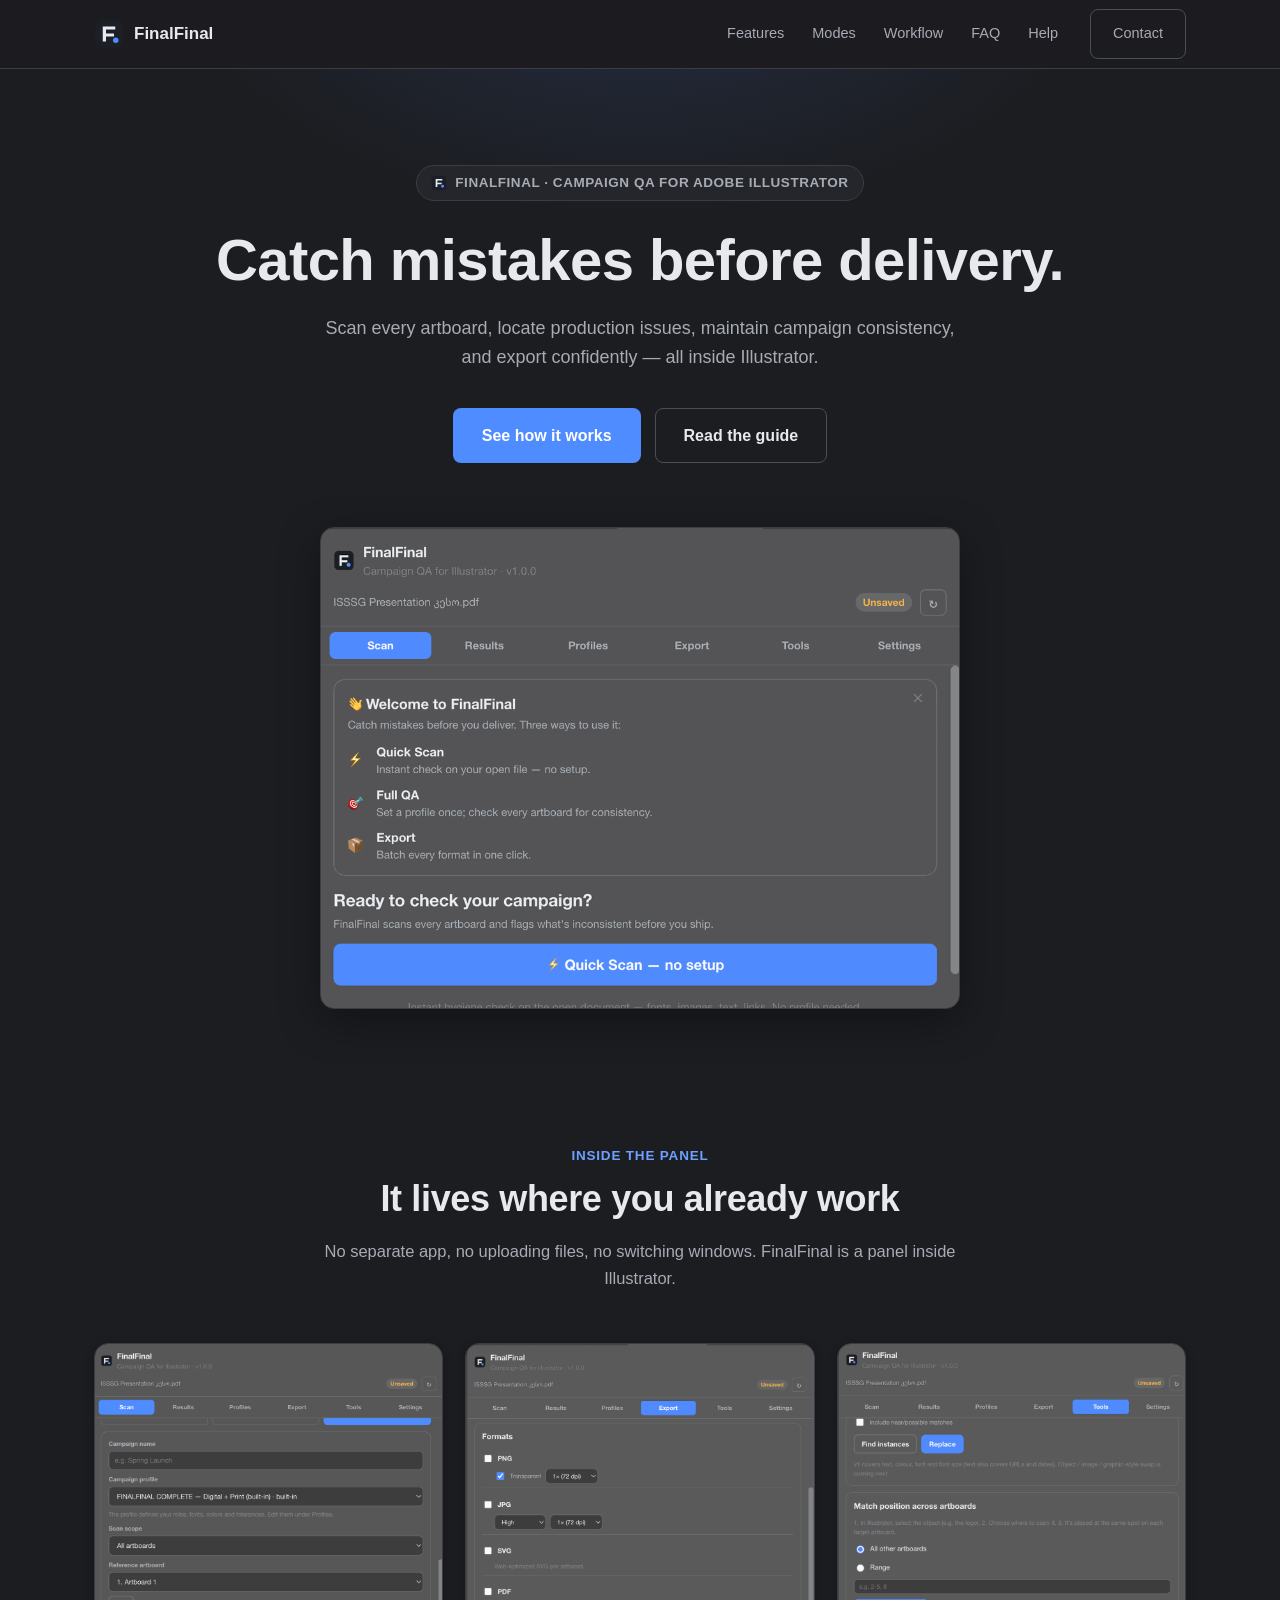
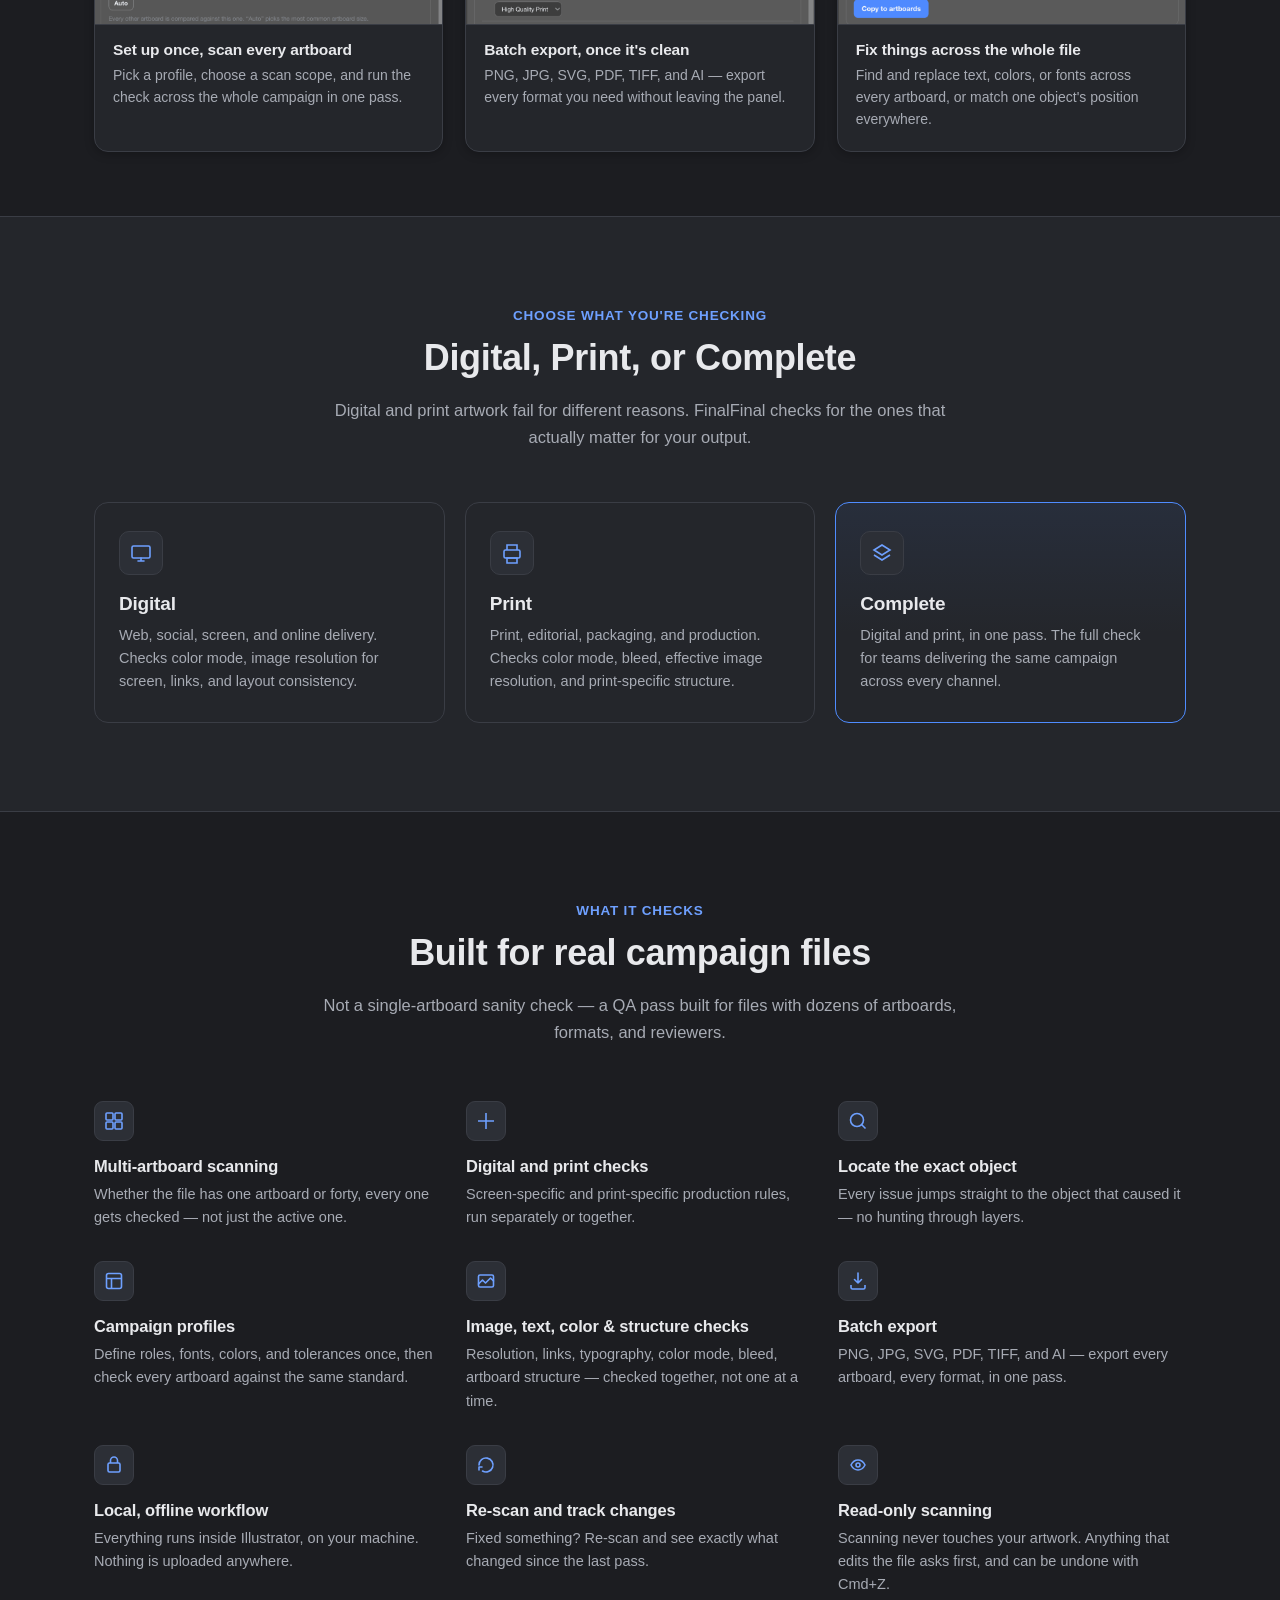
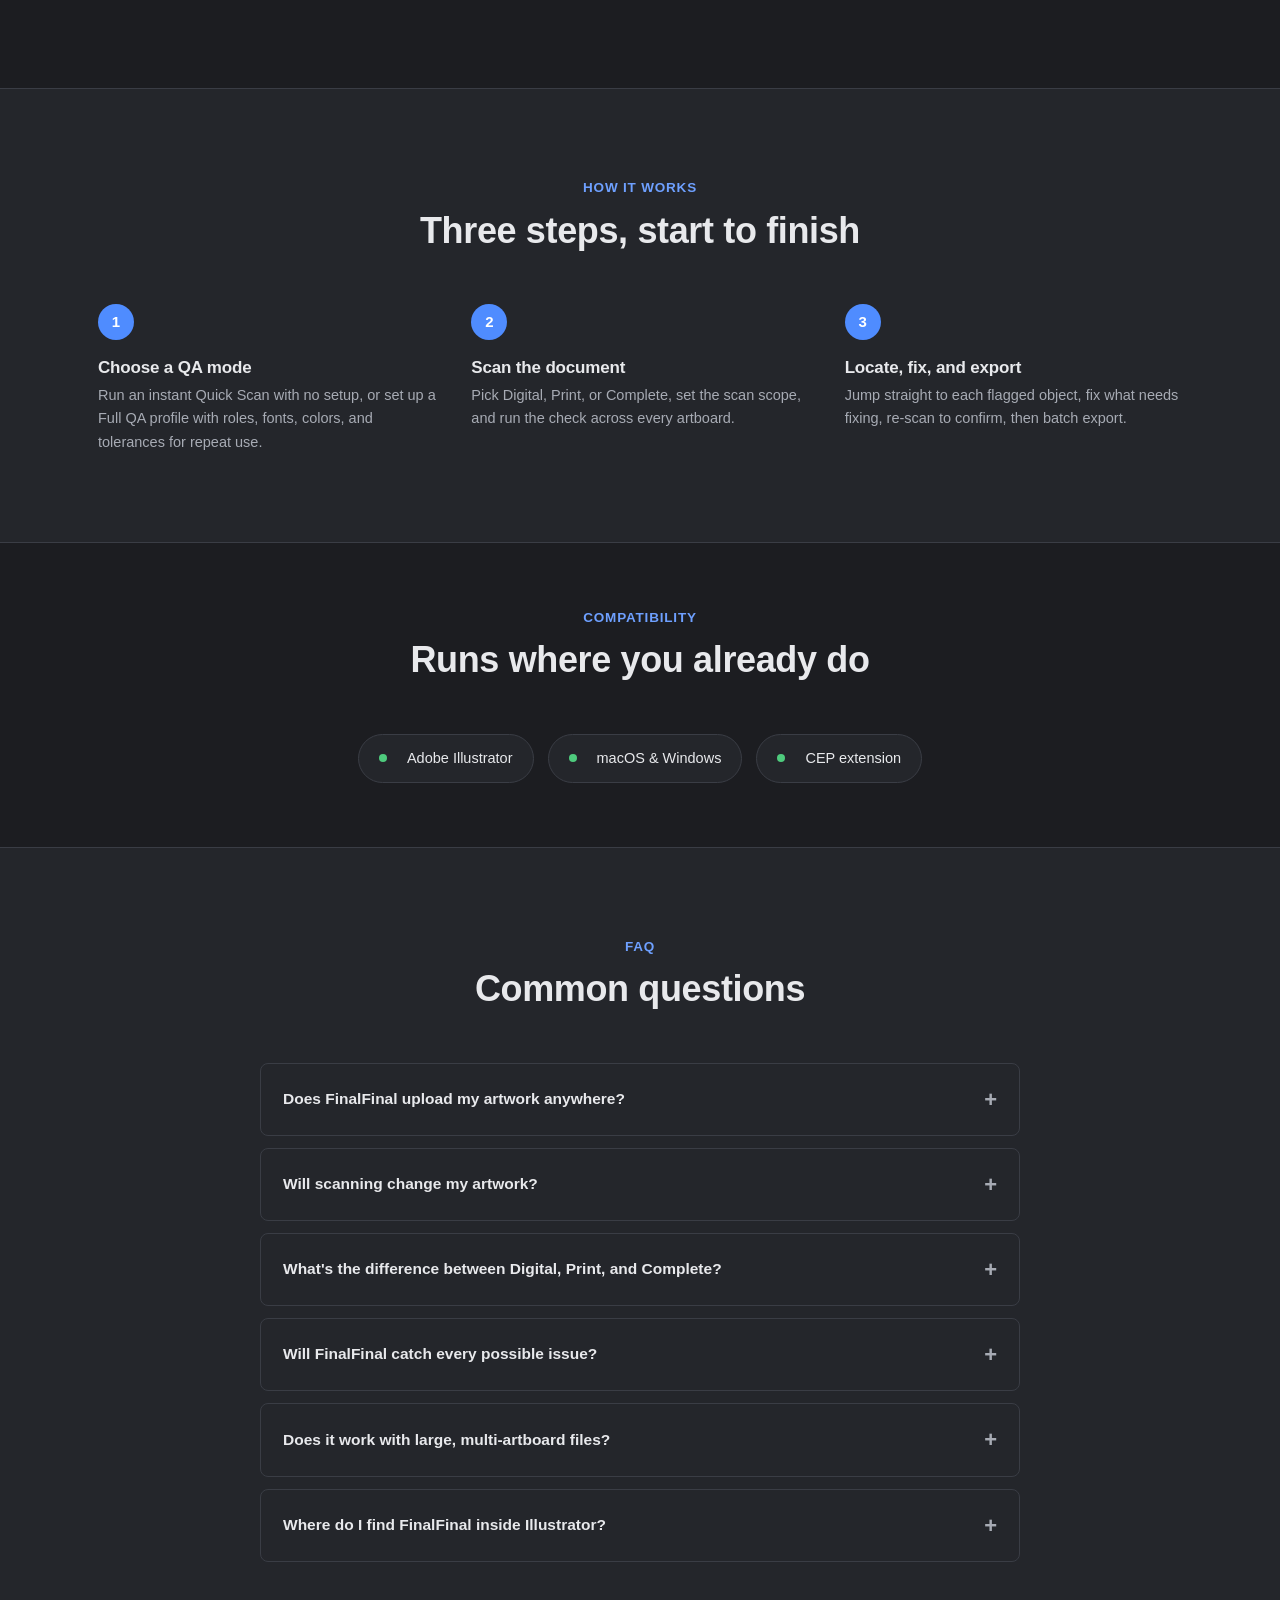
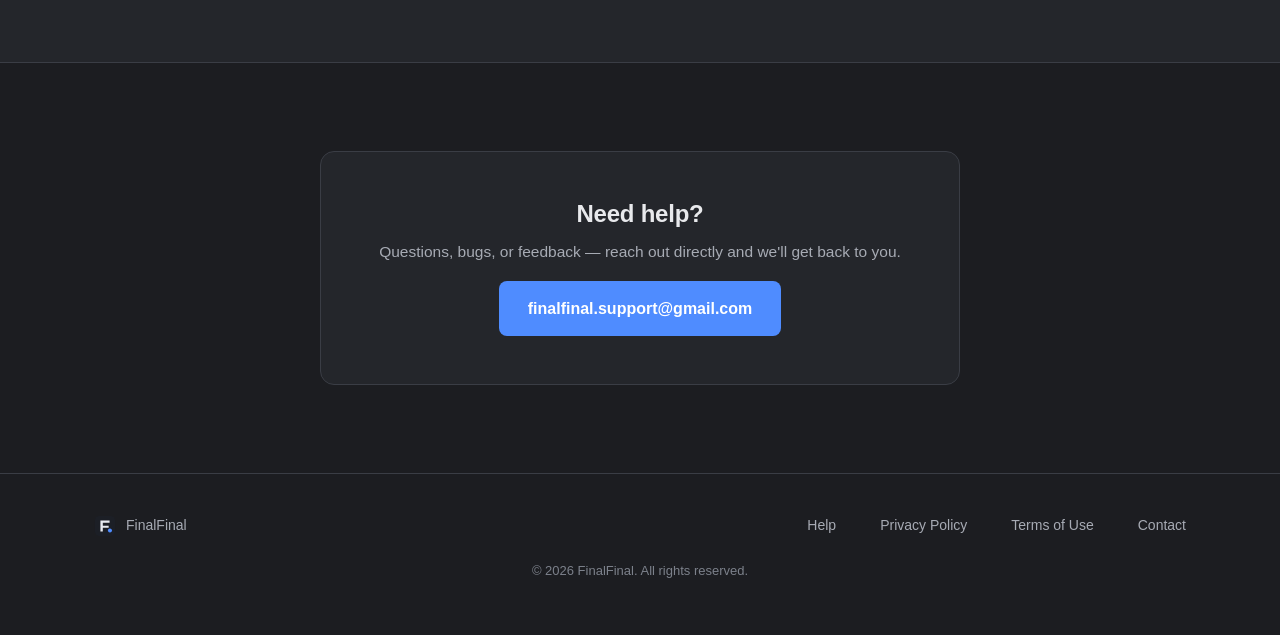
==== index.html @ e548a98f "Add files via upload" ====
<!DOCTYPE html>
<html lang="en">
<head>
<meta charset="UTF-8">
<meta name="viewport" content="width=device-width, initial-scale=1.0">
<title>FinalFinal — Campaign QA for Adobe Illustrator</title>
<meta name="description" content="FinalFinal scans every artboard in Adobe Illustrator, locates production issues, checks campaign consistency, and helps you export confidently — entirely inside Illustrator, entirely offline.">

<link rel="icon" type="image/svg+xml" href="assets/img/logo-mark.svg">
<link rel="icon" type="image/png" sizes="32x32" href="assets/img/favicon-32.png">
<link rel="apple-touch-icon" sizes="180x180" href="assets/img/favicon-180.png">
<link rel="stylesheet" href="assets/css/style.css">

<meta property="og:type" content="website">
<meta property="og:title" content="FinalFinal — Campaign QA for Adobe Illustrator">
<meta property="og:description" content="Catch mistakes before delivery. Scan every artboard, locate production issues, maintain campaign consistency, and export confidently — all inside Illustrator.">
<meta property="og:image" content="assets/img/og-image.png">
<meta name="twitter:card" content="summary_large_image">
<meta name="twitter:title" content="FinalFinal — Campaign QA for Adobe Illustrator">
<meta name="twitter:description" content="Catch mistakes before delivery — all inside Illustrator.">
<meta name="twitter:image" content="assets/img/og-image.png">
</head>
<body>

<a class="skip-link" href="#main">Skip to content</a>

<header class="site-header">
  <div class="container">
    <a class="brand" href="index.html">
      <img src="assets/img/logo-mark.svg" alt="" width="30" height="30">
      FinalFinal
    </a>
    <nav class="main-nav" id="main-nav" aria-label="Primary">
      <a href="#features">Features</a>
      <a href="#modes">Modes</a>
      <a href="#workflow">Workflow</a>
      <a href="#faq">FAQ</a>
      <a href="help.html">Help</a>
      <a class="btn btn-ghost" href="mailto:finalfinal.support@gmail.com">Contact</a>
    </nav>
    <button class="nav-toggle" aria-label="Toggle menu" aria-expanded="false" aria-controls="main-nav">
      <svg width="20" height="20" viewBox="0 0 20 20" fill="none" stroke="currentColor" stroke-width="1.8" stroke-linecap="round"><path d="M3 5h14M3 10h14M3 15h14"/></svg>
    </button>
  </div>
</header>

<main id="main">

  <!-- ============ HERO ============ -->
  <section class="hero">
    <div class="container">
      <span class="eyebrow">
        <img src="assets/img/logo-mark.svg" alt="" width="16" height="16">
        FinalFinal · Campaign QA for Adobe Illustrator
      </span>
      <h1>Catch mistakes before delivery.</h1>
      <p class="lede">Scan every artboard, locate production issues, maintain campaign consistency, and export confidently — all inside Illustrator.</p>
      <div class="cta-row">
        <a class="btn btn-primary btn-lg" href="#workflow">See how it works</a>
        <a class="btn btn-ghost btn-lg" href="help.html">Read the guide</a>
      </div>
      <div class="hero-shot">
        <img src="assets/img/screenshots/scan-welcome.png" alt="FinalFinal panel inside Adobe Illustrator, showing the Quick Scan, Full QA, and Export overview, with Digital, Print, and Complete mode selection." loading="eager" width="1000" height="1104">
      </div>
    </div>
  </section>

  <!-- ============ INTERFACE / SCREENSHOTS ============ -->
  <section id="interface" class="tight">
    <div class="container">
      <div class="section-head">
        <span class="kicker">Inside the panel</span>
        <h2>It lives where you already work</h2>
        <p>No separate app, no uploading files, no switching windows. FinalFinal is a panel inside Illustrator.</p>
      </div>
      <div class="shot-grid">
        <article class="shot-card">
          <div class="shot-frame">
            <img src="assets/img/screenshots/scan-setup.png" alt="FinalFinal Scan tab showing the Campaign profile, Scan scope, Reference artboard, and Run Campaign QA button." loading="lazy" width="1000" height="1106">
          </div>
          <div class="shot-caption">
            <h3>Set up once, scan every artboard</h3>
            <p>Pick a profile, choose a scan scope, and run the check across the whole campaign in one pass.</p>
          </div>
        </article>
        <article class="shot-card">
          <div class="shot-frame">
            <img src="assets/img/screenshots/export.png" alt="FinalFinal Export tab showing PNG, JPG, SVG, PDF, TIFF, and AI export options." loading="lazy" width="1000" height="1098">
          </div>
          <div class="shot-caption">
            <h3>Batch export, once it's clean</h3>
            <p>PNG, JPG, SVG, PDF, TIFF, and AI — export every format you need without leaving the panel.</p>
          </div>
        </article>
        <article class="shot-card">
          <div class="shot-frame">
            <img src="assets/img/screenshots/tools-findreplace.png" alt="FinalFinal Tools tab showing Find and Replace across artboards, and Match position across artboards." loading="lazy" width="1000" height="1113">
          </div>
          <div class="shot-caption">
            <h3>Fix things across the whole file</h3>
            <p>Find and replace text, colors, or fonts across every artboard, or match one object's position everywhere.</p>
          </div>
        </article>
      </div>
    </div>
  </section>

  <!-- ============ MODES ============ -->
  <section id="modes" class="alt-bg">
    <div class="container">
      <div class="section-head">
        <span class="kicker">Choose what you're checking</span>
        <h2>Digital, Print, or Complete</h2>
        <p>Digital and print artwork fail for different reasons. FinalFinal checks for the ones that actually matter for your output.</p>
      </div>
      <div class="mode-grid">
        <div class="mode-card">
          <div class="mode-icon">
            <svg width="22" height="22" viewBox="0 0 22 22" fill="none" stroke="currentColor" stroke-width="1.6"><rect x="2" y="4" width="18" height="12" rx="1.5"/><path d="M8 19h6M11 16v3" stroke-linecap="round"/></svg>
          </div>
          <h3>Digital</h3>
          <p>Web, social, screen, and online delivery. Checks color mode, image resolution for screen, links, and layout consistency.</p>
        </div>
        <div class="mode-card">
          <div class="mode-icon">
            <svg width="22" height="22" viewBox="0 0 22 22" fill="none" stroke="currentColor" stroke-width="1.6"><path d="M6 8V3h10v5M6 16h10v5H6v-5Z"/><rect x="3" y="8" width="16" height="8" rx="1.5"/></svg>
          </div>
          <h3>Print</h3>
          <p>Print, editorial, packaging, and production. Checks color mode, bleed, effective image resolution, and print-specific structure.</p>
        </div>
        <div class="mode-card is-complete">
          <div class="mode-icon">
            <svg width="22" height="22" viewBox="0 0 22 22" fill="none" stroke="currentColor" stroke-width="1.6"><path d="M11 3 3 8l8 5 8-5-8-5Z"/><path d="m3 13 8 5 8-5"/></svg>
          </div>
          <h3>Complete</h3>
          <p>Digital and print, in one pass. The full check for teams delivering the same campaign across every channel.</p>
        </div>
      </div>
    </div>
  </section>

  <!-- ============ FEATURES ============ -->
  <section id="features">
    <div class="container">
      <div class="section-head">
        <span class="kicker">What it checks</span>
        <h2>Built for real campaign files</h2>
        <p>Not a single-artboard sanity check — a QA pass built for files with dozens of artboards, formats, and reviewers.</p>
      </div>
      <div class="feature-grid">
        <div class="feature">
          <div class="feature-icon"><svg width="20" height="20" viewBox="0 0 20 20" fill="none" stroke="currentColor" stroke-width="1.6"><rect x="2" y="2" width="7" height="7" rx="1"/><rect x="11" y="2" width="7" height="7" rx="1"/><rect x="2" y="11" width="7" height="7" rx="1"/><rect x="11" y="11" width="7" height="7" rx="1"/></svg></div>
          <h3>Multi-artboard scanning</h3>
          <p>Whether the file has one artboard or forty, every one gets checked — not just the active one.</p>
        </div>
        <div class="feature">
          <div class="feature-icon"><svg width="20" height="20" viewBox="0 0 20 20" fill="none" stroke="currentColor" stroke-width="1.6"><path d="M10 2v16M2 10h16"/></svg></div>
          <h3>Digital and print checks</h3>
          <p>Screen-specific and print-specific production rules, run separately or together.</p>
        </div>
        <div class="feature">
          <div class="feature-icon"><svg width="20" height="20" viewBox="0 0 20 20" fill="none" stroke="currentColor" stroke-width="1.6"><circle cx="9" cy="9" r="6.5"/><path d="m17.5 17.5-4-4"/></svg></div>
          <h3>Locate the exact object</h3>
          <p>Every issue jumps straight to the object that caused it — no hunting through layers.</p>
        </div>
        <div class="feature">
          <div class="feature-icon"><svg width="20" height="20" viewBox="0 0 20 20" fill="none" stroke="currentColor" stroke-width="1.6"><rect x="2.5" y="2.5" width="15" height="15" rx="2"/><path d="M2.5 7.5h15M7.5 7.5V18"/></svg></div>
          <h3>Campaign profiles</h3>
          <p>Define roles, fonts, colors, and tolerances once, then check every artboard against the same standard.</p>
        </div>
        <div class="feature">
          <div class="feature-icon"><svg width="20" height="20" viewBox="0 0 20 20" fill="none" stroke="currentColor" stroke-width="1.6"><rect x="2.5" y="4" width="15" height="12" rx="1.5"/><path d="m2.5 13 4-4 3 3 5-5 3 3" stroke-linecap="round" stroke-linejoin="round"/></svg></div>
          <h3>Image, text, color &amp; structure checks</h3>
          <p>Resolution, links, typography, color mode, bleed, artboard structure — checked together, not one at a time.</p>
        </div>
        <div class="feature">
          <div class="feature-icon"><svg width="20" height="20" viewBox="0 0 20 20" fill="none" stroke="currentColor" stroke-width="1.6"><path d="M10 2v10m0 0-3.5-3.5M10 12l3.5-3.5" stroke-linecap="round" stroke-linejoin="round"/><path d="M3 14v2.5A1.5 1.5 0 0 0 4.5 18h11a1.5 1.5 0 0 0 1.5-1.5V14"/></svg></div>
          <h3>Batch export</h3>
          <p>PNG, JPG, SVG, PDF, TIFF, and AI — export every artboard, every format, in one pass.</p>
        </div>
        <div class="feature">
          <div class="feature-icon"><svg width="20" height="20" viewBox="0 0 20 20" fill="none" stroke="currentColor" stroke-width="1.6"><rect x="4" y="8" width="12" height="9" rx="1.5"/><path d="M6.5 8V5.5a3.5 3.5 0 0 1 7 0V8"/></svg></div>
          <h3>Local, offline workflow</h3>
          <p>Everything runs inside Illustrator, on your machine. Nothing is uploaded anywhere.</p>
        </div>
        <div class="feature">
          <div class="feature-icon"><svg width="20" height="20" viewBox="0 0 20 20" fill="none" stroke="currentColor" stroke-width="1.6"><path d="M3 10a7 7 0 1 1 3.5 6.06" stroke-linecap="round"/><path d="M3 15v-3h3" stroke-linecap="round" stroke-linejoin="round"/></svg></div>
          <h3>Re-scan and track changes</h3>
          <p>Fixed something? Re-scan and see exactly what changed since the last pass.</p>
        </div>
        <div class="feature">
          <div class="feature-icon"><svg width="20" height="20" viewBox="0 0 20 20" fill="none" stroke="currentColor" stroke-width="1.6"><path d="M3 10s2.5-5 7-5 7 5 7 5-2.5 5-7 5-7-5-7-5Z"/><circle cx="10" cy="10" r="2"/></svg></div>
          <h3>Read-only scanning</h3>
          <p>Scanning never touches your artwork. Anything that edits the file asks first, and can be undone with Cmd+Z.</p>
        </div>
      </div>
    </div>
  </section>

  <!-- ============ WORKFLOW ============ -->
  <section id="workflow" class="alt-bg">
    <div class="container">
      <div class="section-head">
        <span class="kicker">How it works</span>
        <h2>Three steps, start to finish</h2>
      </div>
      <div class="steps">
        <div class="step">
          <span class="step-num">1</span>
          <h3>Choose a QA mode</h3>
          <p>Run an instant Quick Scan with no setup, or set up a Full QA profile with roles, fonts, colors, and tolerances for repeat use.</p>
        </div>
        <div class="step">
          <span class="step-num">2</span>
          <h3>Scan the document</h3>
          <p>Pick Digital, Print, or Complete, set the scan scope, and run the check across every artboard.</p>
        </div>
        <div class="step">
          <span class="step-num">3</span>
          <h3>Locate, fix, and export</h3>
          <p>Jump straight to each flagged object, fix what needs fixing, re-scan to confirm, then batch export.</p>
        </div>
      </div>
    </div>
  </section>

  <!-- ============ COMPATIBILITY ============ -->
  <section class="tight">
    <div class="container">
      <div class="section-head">
        <span class="kicker">Compatibility</span>
        <h2>Runs where you already do</h2>
      </div>
      <div class="compat-row">
        <span class="compat-badge"><span class="dot"></span>Adobe Illustrator</span>
        <span class="compat-badge"><span class="dot"></span>macOS &amp; Windows</span>
        <span class="compat-badge"><span class="dot"></span>CEP extension</span>
      </div>
    </div>
  </section>

  <!-- ============ FAQ ============ -->
  <section id="faq" class="alt-bg">
    <div class="container">
      <div class="section-head">
        <span class="kicker">FAQ</span>
        <h2>Common questions</h2>
      </div>
      <div class="faq-list">
        <details class="faq-item">
          <summary>Does FinalFinal upload my artwork anywhere?</summary>
          <div class="faq-body"><p>No. Scanning runs entirely inside Illustrator, on your machine. Your document and artwork are never uploaded to a server. See the <a href="privacy.html">Privacy Policy</a> for details.</p></div>
        </details>
        <details class="faq-item">
          <summary>Will scanning change my artwork?</summary>
          <div class="faq-body"><p>No. Scanning is read-only and never modifies your file. Some tools (like batch renaming or find-and-replace) do make edits, but only when you explicitly run them — and every one of those actions can be undone with Cmd+Z.</p></div>
        </details>
        <details class="faq-item">
          <summary>What's the difference between Digital, Print, and Complete?</summary>
          <div class="faq-body"><p>Digital checks what matters for screen and web delivery. Print checks what matters for print production, like color mode and bleed. Complete runs both sets of checks in a single pass.</p></div>
        </details>
        <details class="faq-item">
          <summary>Will FinalFinal catch every possible issue?</summary>
          <div class="faq-body"><p>No QA tool can guarantee that, and FinalFinal doesn't claim to. It's built to catch the issues that come up most often in real campaign files, but you should always review scan results yourself before delivery.</p></div>
        </details>
        <details class="faq-item">
          <summary>Does it work with large, multi-artboard files?</summary>
          <div class="faq-body"><p>Yes — that's the main use case. FinalFinal is built for campaigns with many artboards and formats, not single-artboard files.</p></div>
        </details>
        <details class="faq-item">
          <summary>Where do I find FinalFinal inside Illustrator?</summary>
          <div class="faq-body"><p>Window → Extensions (Legacy) → FinalFinal — Campaign QA. Full installation and usage steps are on the <a href="help.html">Help</a> page.</p></div>
        </details>
      </div>
    </div>
  </section>

  <!-- ============ SUPPORT ============ -->
  <section id="support">
    <div class="container">
      <div class="support-card">
        <h2>Need help?</h2>
        <p>Questions, bugs, or feedback — reach out directly and we'll get back to you.</p>
        <a class="btn btn-primary btn-lg" href="mailto:finalfinal.support@gmail.com">finalfinal.support@gmail.com</a>
      </div>
    </div>
  </section>

</main>

<footer class="site-footer">
  <div class="container">
    <a class="footer-brand" href="index.html">
      <img src="assets/img/logo-mark.svg" alt="" width="22" height="22">
      FinalFinal
    </a>
    <nav class="footer-links" aria-label="Footer">
      <a href="help.html">Help</a>
      <a href="privacy.html">Privacy Policy</a>
      <a href="terms.html">Terms of Use</a>
      <a href="mailto:finalfinal.support@gmail.com">Contact</a>
    </nav>
    <p class="footer-copy">© 2026 FinalFinal. All rights reserved.</p>
  </div>
</footer>

<script src="assets/js/main.js"></script>
</body>
</html>
---- assets/css/style.css ----
/* ==========================================================================
   FinalFinal marketing site — style.css
   Color tokens are taken directly from the FinalFinal Illustrator extension's
   own design system (client/css/variables.css) so the site matches the real
   product rather than inventing a separate look.
   ========================================================================== */

:root {
    /* --- Brand palette (from the extension's dark theme) --- */
    --bg:            #1c1d21;
    --bg-elev:       #24262b;
    --bg-elev-2:     #2c2f36;
    --bg-input:      #191a1e;
    --border:        #3a3d45;
    --border-strong: #4a4e58;
    --text:          #e8e9ec;
    --text-dim:      #a7abb4;
    --text-faint:    #7c818b;

    --accent:        #4f8cff;
    --accent-hover:  #3f7ae6;
    --accent-2:      #6ea0ff;
    --on-accent:     #ffffff;

    --error:         #ff5c5c;
    --warning:       #ffb547;
    --info:          #5ac8fa;
    --passed:        #4ecb7d;

    /* --- Site-level scale (site needs a bigger type/space scale than the
       compact in-app panel; radii/border language stays identical) --- */
    --radius:      8px;
    --radius-lg:   14px;
    --radius-pill: 999px;

    --font: -apple-system, BlinkMacSystemFont, "Segoe UI", "Helvetica Neue", Arial, "Noto Sans", sans-serif;
    --mono: "SFMono-Regular", Consolas, "Liberation Mono", Menlo, monospace;

    --container: 1140px;
    --shadow: 0 12px 40px rgba(0,0,0,0.35);
    --shadow-sm: 0 2px 10px rgba(0,0,0,0.25);
}

/* ---------- Reset ---------- */
* , *::before, *::after { box-sizing: border-box; }
html { scroll-behavior: smooth; }
body {
    margin: 0;
    background: var(--bg);
    color: var(--text);
    font-family: var(--font);
    font-size: 16px;
    line-height: 1.6;
    -webkit-font-smoothing: antialiased;
}
img { max-width: 100%; display: block; }
a { color: var(--accent-2); text-decoration: none; }
a:hover { color: var(--accent); text-decoration: underline; }
h1, h2, h3, h4 { line-height: 1.2; margin: 0 0 0.5em; font-weight: 700; letter-spacing: -0.01em; }
p { margin: 0 0 1em; color: var(--text-dim); }
ul { margin: 0; padding: 0; }
button { font-family: inherit; }

/* Visible, consistent keyboard focus ring across all interactive elements */
a:focus-visible,
button:focus-visible,
summary:focus-visible {
    outline: 2px solid var(--accent-2);
    outline-offset: 3px;
    border-radius: 4px;
}

.container {
    max-width: var(--container);
    margin: 0 auto;
    padding: 0 24px;
}

.visually-hidden {
    position: absolute;
    width: 1px; height: 1px;
    overflow: hidden;
    clip: rect(0 0 0 0);
    white-space: nowrap;
}

.skip-link {
    position: absolute;
    left: -999px;
    top: 0;
    background: var(--accent);
    color: var(--on-accent);
    padding: 10px 16px;
    border-radius: 0 0 8px 0;
    z-index: 100;
}
.skip-link:focus {
    left: 0;
}

/* ---------- Header ---------- */
.site-header {
    position: sticky;
    top: 0;
    z-index: 50;
    background: rgba(28, 29, 33, 0.86);
    backdrop-filter: blur(10px);
    border-bottom: 1px solid var(--border);
}
.site-header .container {
    display: flex;
    align-items: center;
    justify-content: space-between;
    height: 68px;
}
.brand {
    display: flex;
    align-items: center;
    gap: 10px;
    color: var(--text);
    font-weight: 700;
    font-size: 17px;
}
.brand:hover { text-decoration: none; color: var(--text); }
.brand img { width: 30px; height: 30px; border-radius: 7px; }

.main-nav { display: flex; align-items: center; }
.main-nav a { margin-right: 28px; }
.main-nav a:last-of-type { margin-right: 0; }
.main-nav a {
    color: var(--text-dim);
    font-size: 14.5px;
    font-weight: 500;
}
.main-nav a:hover { color: var(--text); text-decoration: none; }
.main-nav .btn { margin-left: 4px; }

.nav-toggle {
    display: none;
    background: none;
    border: 1px solid var(--border);
    border-radius: var(--radius);
    color: var(--text);
    width: 40px; height: 40px;
    align-items: center;
    justify-content: center;
    cursor: pointer;
}

/* ---------- Buttons ---------- */
.btn {
    display: inline-flex;
    align-items: center;
    gap: 8px;
    padding: 12px 22px;
    border-radius: var(--radius);
    font-weight: 600;
    font-size: 15px;
    border: 1px solid transparent;
    cursor: pointer;
    transition: transform 0.12s ease, background-color 0.12s ease, border-color 0.12s ease;
}
.btn:hover { text-decoration: none; }
.btn:active { transform: translateY(1px); }

.btn-primary {
    background: var(--accent);
    color: var(--on-accent);
}
.btn-primary:hover { background: var(--accent-hover); color: var(--on-accent); }

.btn-ghost {
    background: transparent;
    border-color: var(--border-strong);
    color: var(--text);
}
.btn-ghost:hover { border-color: var(--accent-2); color: var(--accent-2); }

.btn-lg { padding: 14px 28px; font-size: 16px; }

/* ---------- Hero ---------- */
.hero {
    padding: 96px 0 72px;
    text-align: center;
    background:
        radial-gradient(700px 380px at 50% -10%, rgba(79,140,255,0.14), transparent 65%),
        var(--bg);
}
.hero .eyebrow {
    display: inline-flex;
    align-items: center;
    gap: 8px;
    color: var(--text-dim);
    font-size: 13.5px;
    font-weight: 600;
    letter-spacing: 0.04em;
    text-transform: uppercase;
    background: var(--bg-elev);
    border: 1px solid var(--border);
    padding: 6px 14px;
    border-radius: var(--radius-pill);
    margin-bottom: 24px;
}
.hero .eyebrow img { width: 16px; height: 16px; border-radius: 4px; }

.hero h1 {
    font-size: clamp(34px, 5.4vw, 58px);
    max-width: 880px;
    margin: 0 auto 20px;
}
.hero .lede {
    max-width: 640px;
    margin: 0 auto 36px;
    font-size: 18px;
    color: var(--text-dim);
}
.hero .cta-row {
    display: flex;
    justify-content: center;
    gap: 14px;
    flex-wrap: wrap;
    margin-bottom: 64px;
}

.hero-shot {
    max-width: 640px;
    margin: 0 auto;
    border-radius: var(--radius-lg);
    border: 1px solid var(--border);
    box-shadow: var(--shadow);
    overflow: hidden;
    background: var(--bg-elev);
}
.hero-shot img { width: 100%; height: 480px; object-fit: cover; object-position: top center; display: block; }

/* ---------- Sections ---------- */
section { padding: 88px 0; }
section.tight { padding: 64px 0; }
.section-head {
    text-align: center;
    max-width: 640px;
    margin: 0 auto 52px;
}
.section-head .kicker {
    color: var(--accent-2);
    font-size: 13.5px;
    font-weight: 700;
    letter-spacing: 0.06em;
    text-transform: uppercase;
    margin-bottom: 10px;
    display: block;
}
.section-head h2 { font-size: clamp(26px, 3.4vw, 36px); }
.section-head p { font-size: 16.5px; }

.alt-bg { background: var(--bg-elev); border-top: 1px solid var(--border); border-bottom: 1px solid var(--border); }

/* ---------- Screenshot gallery ---------- */
.shot-grid {
    display: grid;
    grid-template-columns: repeat(3, 1fr);
    gap: 22px;
}
.shot-card {
    background: var(--bg-elev);
    border: 1px solid var(--border);
    border-radius: var(--radius-lg);
    overflow: hidden;
    box-shadow: var(--shadow-sm);
    transition: transform 0.18s ease, border-color 0.18s ease;
}
.shot-card:hover { transform: translateY(-4px); border-color: var(--border-strong); }
.shot-card .shot-frame {
    background: var(--bg-input);
    border-bottom: 1px solid var(--border);
    overflow: hidden;
}
.shot-card img { width: 100%; height: 280px; object-fit: cover; object-position: top center; display: block; }
.shot-card .shot-caption {
    padding: 16px 18px 20px;
}
.shot-card .shot-caption h3 { font-size: 15.5px; margin-bottom: 4px; }
.shot-card .shot-caption p { font-size: 14px; margin: 0; }

/* ---------- Mode cards (Digital / Print / Complete) ---------- */
.mode-grid {
    display: grid;
    grid-template-columns: repeat(3, 1fr);
    gap: 20px;
}
.mode-card {
    background: var(--bg-elev);
    border: 1px solid var(--border);
    border-radius: var(--radius-lg);
    padding: 28px 24px;
}
.mode-card.is-complete {
    border-color: var(--accent);
    background: linear-gradient(180deg, rgba(79,140,255,0.08), transparent 60%), var(--bg-elev);
}
.mode-card .mode-icon {
    width: 44px; height: 44px;
    border-radius: 10px;
    display: flex; align-items: center; justify-content: center;
    background: var(--bg-elev-2);
    border: 1px solid var(--border);
    margin-bottom: 18px;
    color: var(--accent-2);
}
.mode-card h3 { font-size: 19px; margin-bottom: 8px; }
.mode-card p { font-size: 14.5px; margin-bottom: 0; }

/* ---------- Feature grid ---------- */
.feature-grid {
    display: grid;
    grid-template-columns: repeat(3, 1fr);
    gap: 24px;
}
.feature {
    padding: 4px 0;
}
.feature .feature-icon {
    width: 40px; height: 40px;
    border-radius: 9px;
    background: var(--bg-elev-2);
    border: 1px solid var(--border);
    display: flex; align-items: center; justify-content: center;
    margin-bottom: 16px;
    color: var(--accent-2);
}
.feature h3 { font-size: 16.5px; margin-bottom: 6px; }
.feature p { font-size: 14.5px; margin: 0; }

/* ---------- Workflow steps ---------- */
.steps {
    display: grid;
    grid-template-columns: repeat(3, 1fr);
    gap: 28px;
    counter-reset: step;
}
.step { position: relative; padding-left: 4px; }
.step .step-num {
    display: inline-flex;
    align-items: center; justify-content: center;
    width: 36px; height: 36px;
    border-radius: 50%;
    background: var(--accent);
    color: var(--on-accent);
    font-weight: 700;
    margin-bottom: 18px;
    font-size: 15px;
}
.step h3 { font-size: 17px; margin-bottom: 6px; }
.step p { font-size: 14.5px; margin: 0; }

/* ---------- Compatibility badges ---------- */
.compat-row {
    display: flex;
    flex-wrap: wrap;
    justify-content: center;
    gap: 14px;
}
.compat-badge {
    display: flex;
    align-items: center;
    gap: 10px;
    background: var(--bg-elev);
    border: 1px solid var(--border);
    border-radius: var(--radius-pill);
    padding: 12px 20px;
    font-size: 14.5px;
    color: var(--text);
    font-weight: 500;
}
.compat-badge .dot {
    width: 8px; height: 8px; border-radius: 50%;
    background: var(--passed);
    margin-right: 10px;
}

/* ---------- FAQ ---------- */
.faq-list { max-width: 760px; margin: 0 auto; }
.faq-item {
    border: 1px solid var(--border);
    border-radius: var(--radius);
    background: var(--bg-elev);
    margin-bottom: 12px;
    overflow: hidden;
}
.faq-item summary {
    cursor: pointer;
    list-style: none;
    padding: 18px 22px;
    font-weight: 600;
    font-size: 15.5px;
    color: var(--text);
    display: flex;
    align-items: center;
    justify-content: space-between;
    gap: 16px;
}
.faq-item summary::-webkit-details-marker { display: none; }
.faq-item summary::after {
    content: "+";
    font-size: 22px;
    color: var(--text-dim);
    flex-shrink: 0;
    transition: transform 0.15s ease;
}
.faq-item[open] summary::after { transform: rotate(45deg); }
.faq-item .faq-body {
    padding: 0 22px 20px;
    font-size: 14.5px;
    color: var(--text-dim);
}
.faq-item .faq-body p:last-child { margin-bottom: 0; }

/* ---------- Support / contact ---------- */
.support-card {
    max-width: 640px;
    margin: 0 auto;
    text-align: center;
    background: var(--bg-elev);
    border: 1px solid var(--border);
    border-radius: var(--radius-lg);
    padding: 48px 40px;
}
.support-card h2 { font-size: 24px; }
.support-card p { font-size: 15.5px; }

/* ---------- Footer ---------- */
.site-footer {
    border-top: 1px solid var(--border);
    padding: 40px 0;
}
.site-footer .container {
    display: flex;
    align-items: center;
    justify-content: space-between;
    flex-wrap: wrap;
    gap: 16px;
}
.footer-brand { display: flex; align-items: center; gap: 10px; color: var(--text-dim); font-size: 14px; }
.footer-brand img { width: 22px; height: 22px; border-radius: 5px; }
.footer-links { display: flex; gap: 22px; flex-wrap: wrap; }
.footer-links a { margin-right: 22px; }
.footer-links a:last-child { margin-right: 0; }
.footer-links a { color: var(--text-dim); font-size: 14px; }
.footer-links a:hover { color: var(--text); }
.footer-copy { color: var(--text-faint); font-size: 13px; width: 100%; text-align: center; margin-top: 8px; }

/* ---------- Inner pages (help / privacy / terms) ---------- */
.page-hero {
    padding: 64px 0 40px;
    text-align: center;
    border-bottom: 1px solid var(--border);
}
.page-hero h1 { font-size: clamp(28px, 4vw, 40px); }
.page-hero p { max-width: 560px; margin: 0 auto; font-size: 16px; }

.doc-layout {
    display: grid;
    grid-template-columns: 220px 1fr;
    gap: 48px;
    padding: 64px 0 96px;
    align-items: start;
}
.doc-nav {
    position: sticky;
    top: 96px;
    display: flex;
    flex-direction: column;
    gap: 4px;
}
.doc-nav a {
    color: var(--text-dim);
    font-size: 14px;
    padding: 8px 12px;
    border-radius: var(--radius);
}
.doc-nav a:hover, .doc-nav a:focus-visible { color: var(--text); background: var(--bg-elev); text-decoration: none; }

.doc-content h2 {
    font-size: 21px;
    margin-top: 40px;
    padding-top: 8px;
    scroll-margin-top: 96px;
}
.doc-content h2:first-child { margin-top: 0; }
.doc-content h3 { font-size: 16.5px; margin-top: 24px; color: var(--text); }
.doc-content p, .doc-content li { color: var(--text-dim); font-size: 15px; }
.doc-content ul, .doc-content ol { padding-left: 22px; margin-bottom: 1em; }
.doc-content li { margin-bottom: 6px; }
.doc-content code {
    background: var(--bg-elev-2);
    border: 1px solid var(--border);
    border-radius: 5px;
    padding: 1px 7px;
    font-family: var(--mono);
    font-size: 0.92em;
    color: var(--accent-2);
}
.doc-content .callout {
    background: var(--bg-elev);
    border: 1px solid var(--border);
    border-left: 3px solid var(--accent);
    border-radius: var(--radius);
    padding: 16px 18px;
    margin: 20px 0;
    font-size: 14.5px;
    color: var(--text-dim);
}
.doc-content .callout.warn { border-left-color: var(--warning); }
.doc-content .updated {
    color: var(--text-faint);
    font-size: 13.5px;
    margin-bottom: 32px;
}
.doc-content a { color: var(--accent-2); }

/* ---------- Responsive ---------- */
@media (max-width: 900px) {
    .shot-grid, .mode-grid, .feature-grid, .steps { grid-template-columns: repeat(2, 1fr); }
    .doc-layout { grid-template-columns: 1fr; }
    .doc-nav { position: static; flex-direction: row; flex-wrap: wrap; margin-bottom: 8px; }
}

@media (max-width: 720px) {
    .main-nav { display: none; }
    .main-nav.is-open {
        display: flex;
        position: absolute;
        top: 68px; left: 0; right: 0;
        background: var(--bg-elev);
        border-bottom: 1px solid var(--border);
        flex-direction: column;
        align-items: flex-start;
        padding: 16px 24px 24px;
        gap: 16px;
    }
    .nav-toggle { display: flex; }
    .shot-grid, .mode-grid, .feature-grid, .steps { grid-template-columns: 1fr; }
    .hero { padding: 64px 0 48px; }
    section { padding: 64px 0; }
    .support-card { padding: 36px 24px; }
    .hero-shot img { height: 340px; }
    .shot-card img { height: 240px; }
}
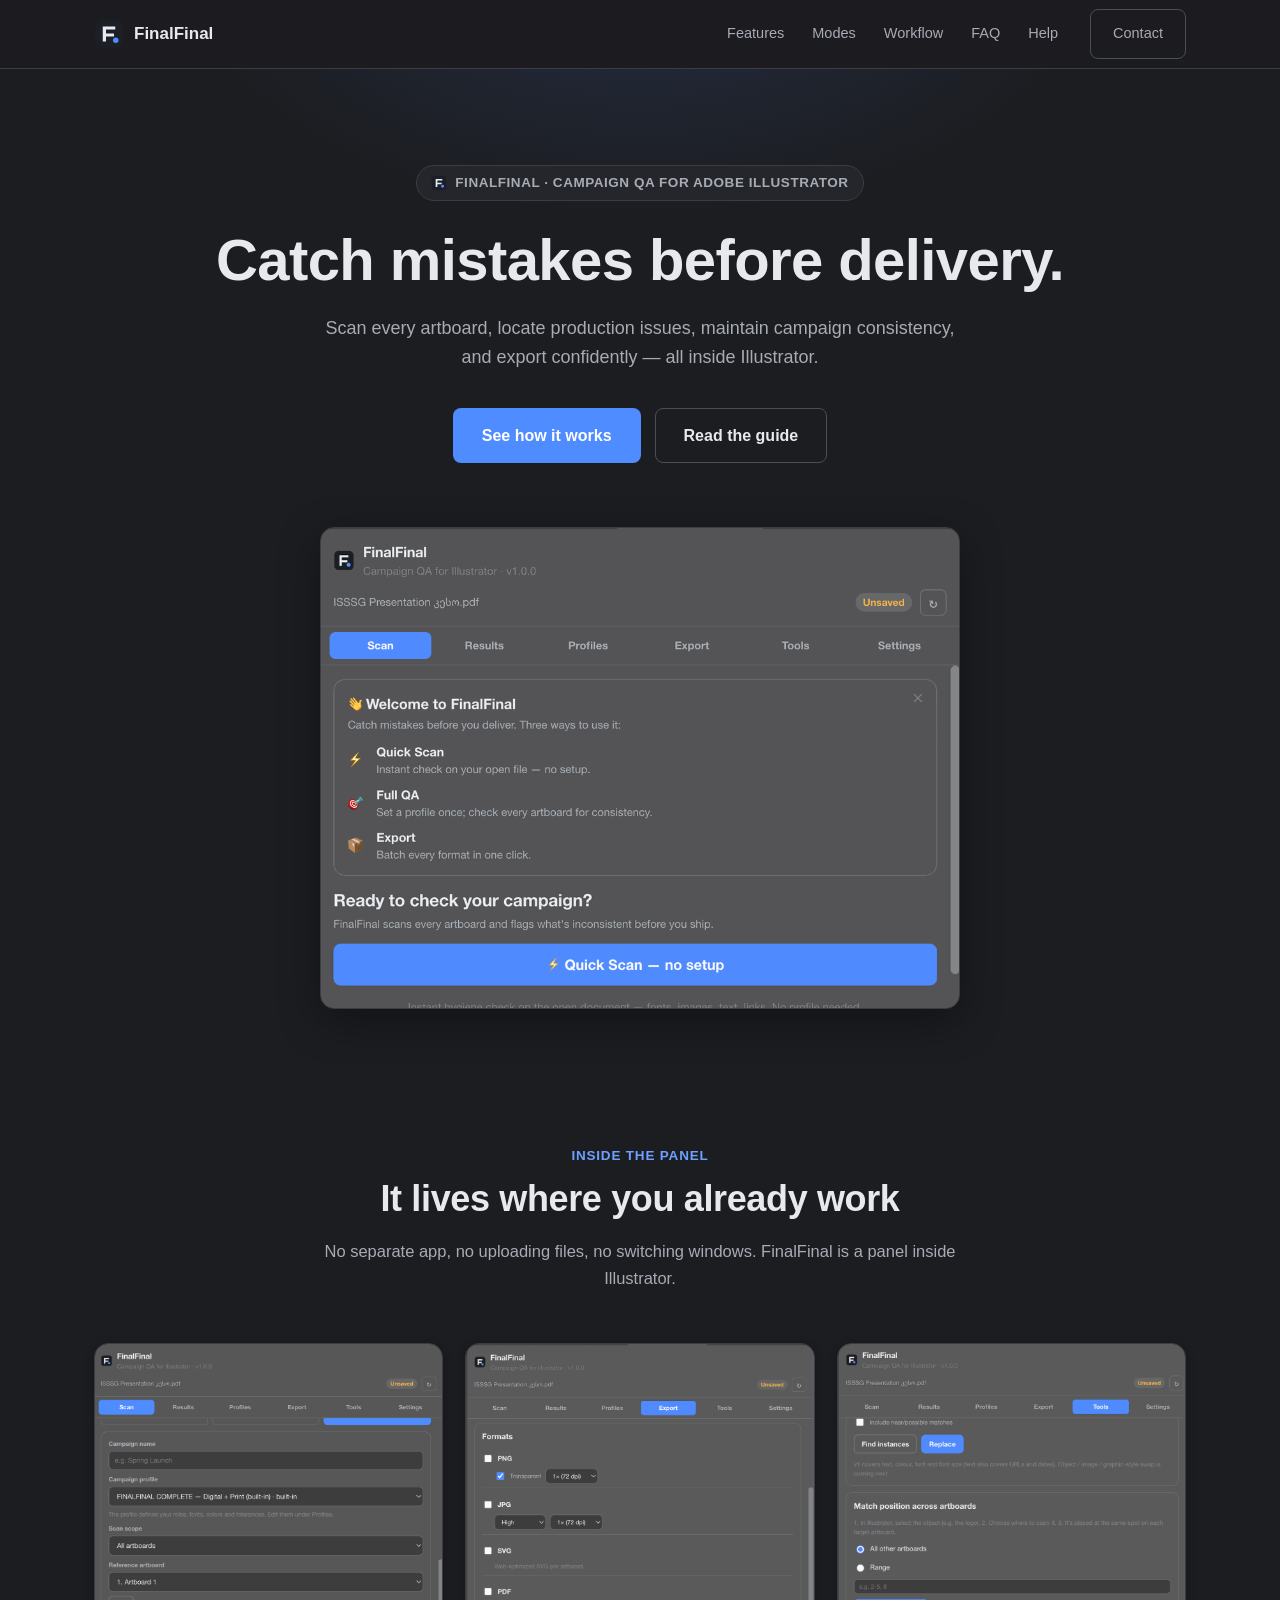
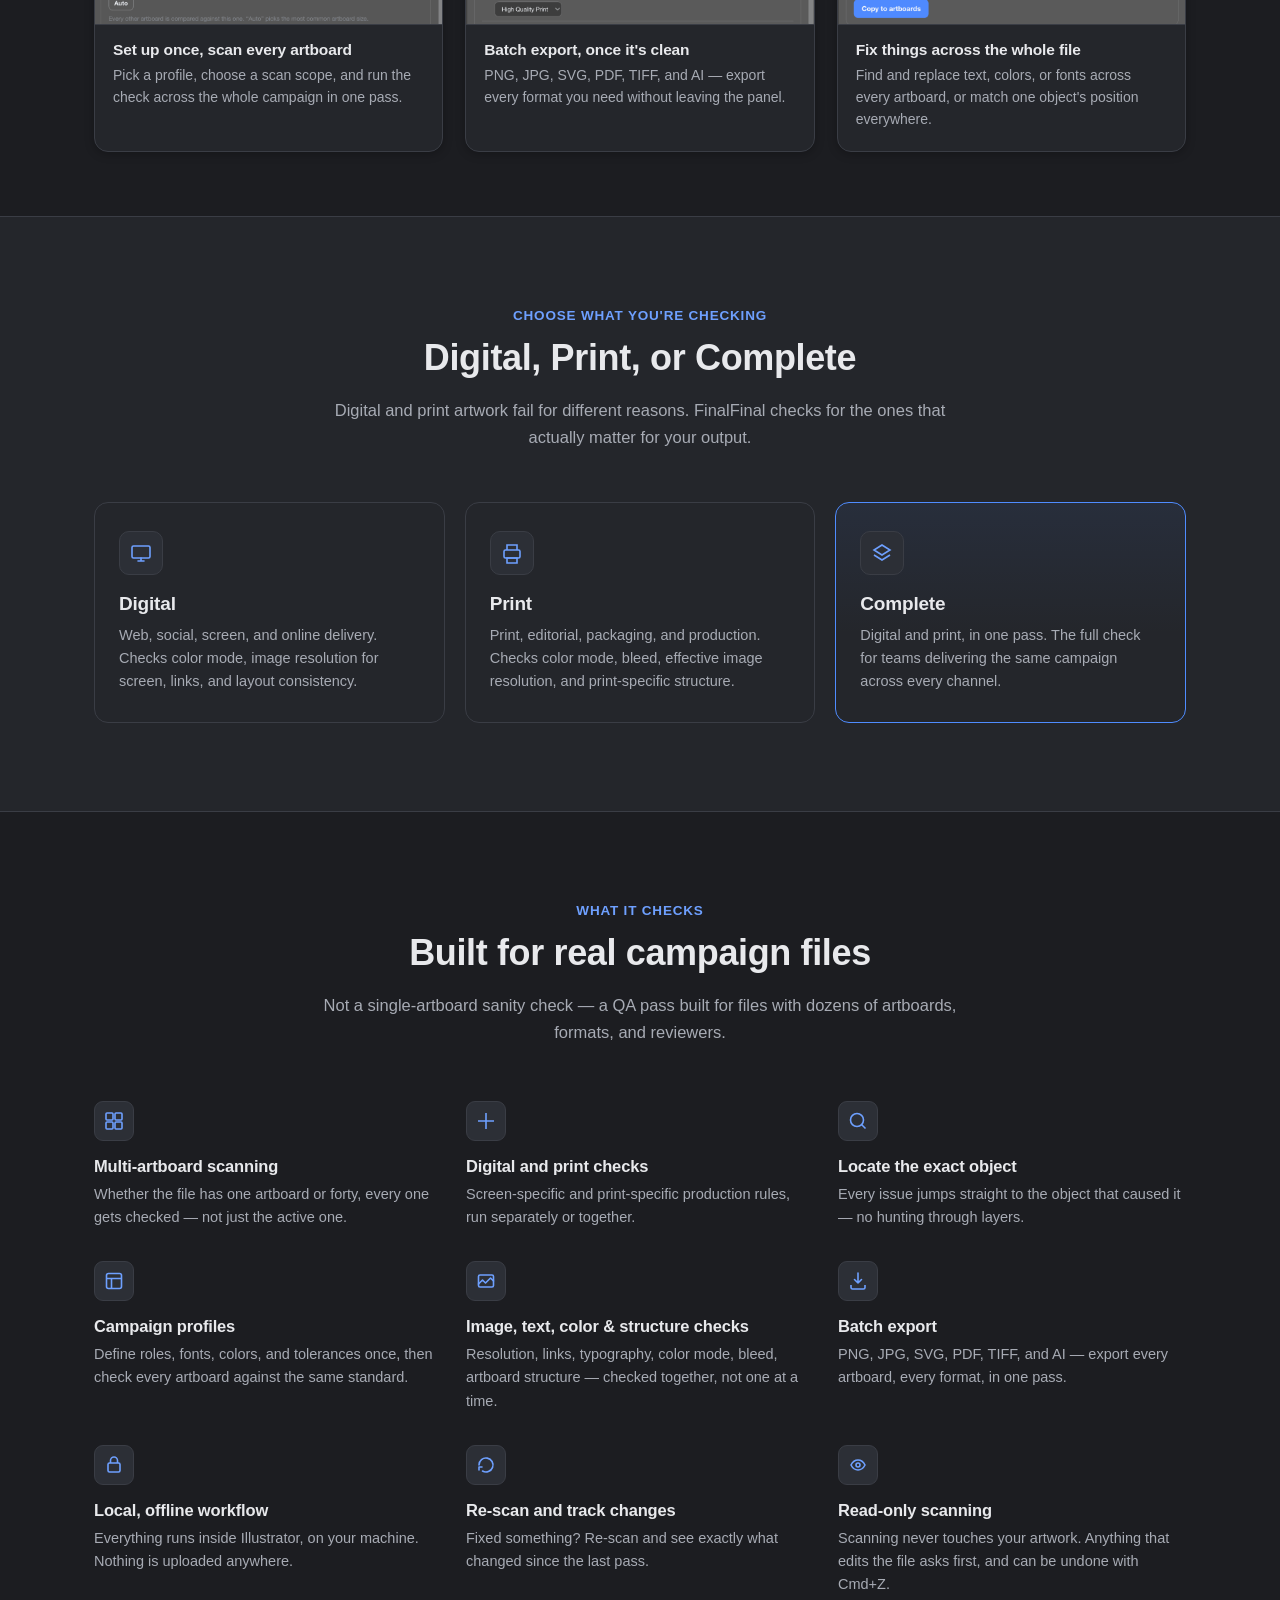
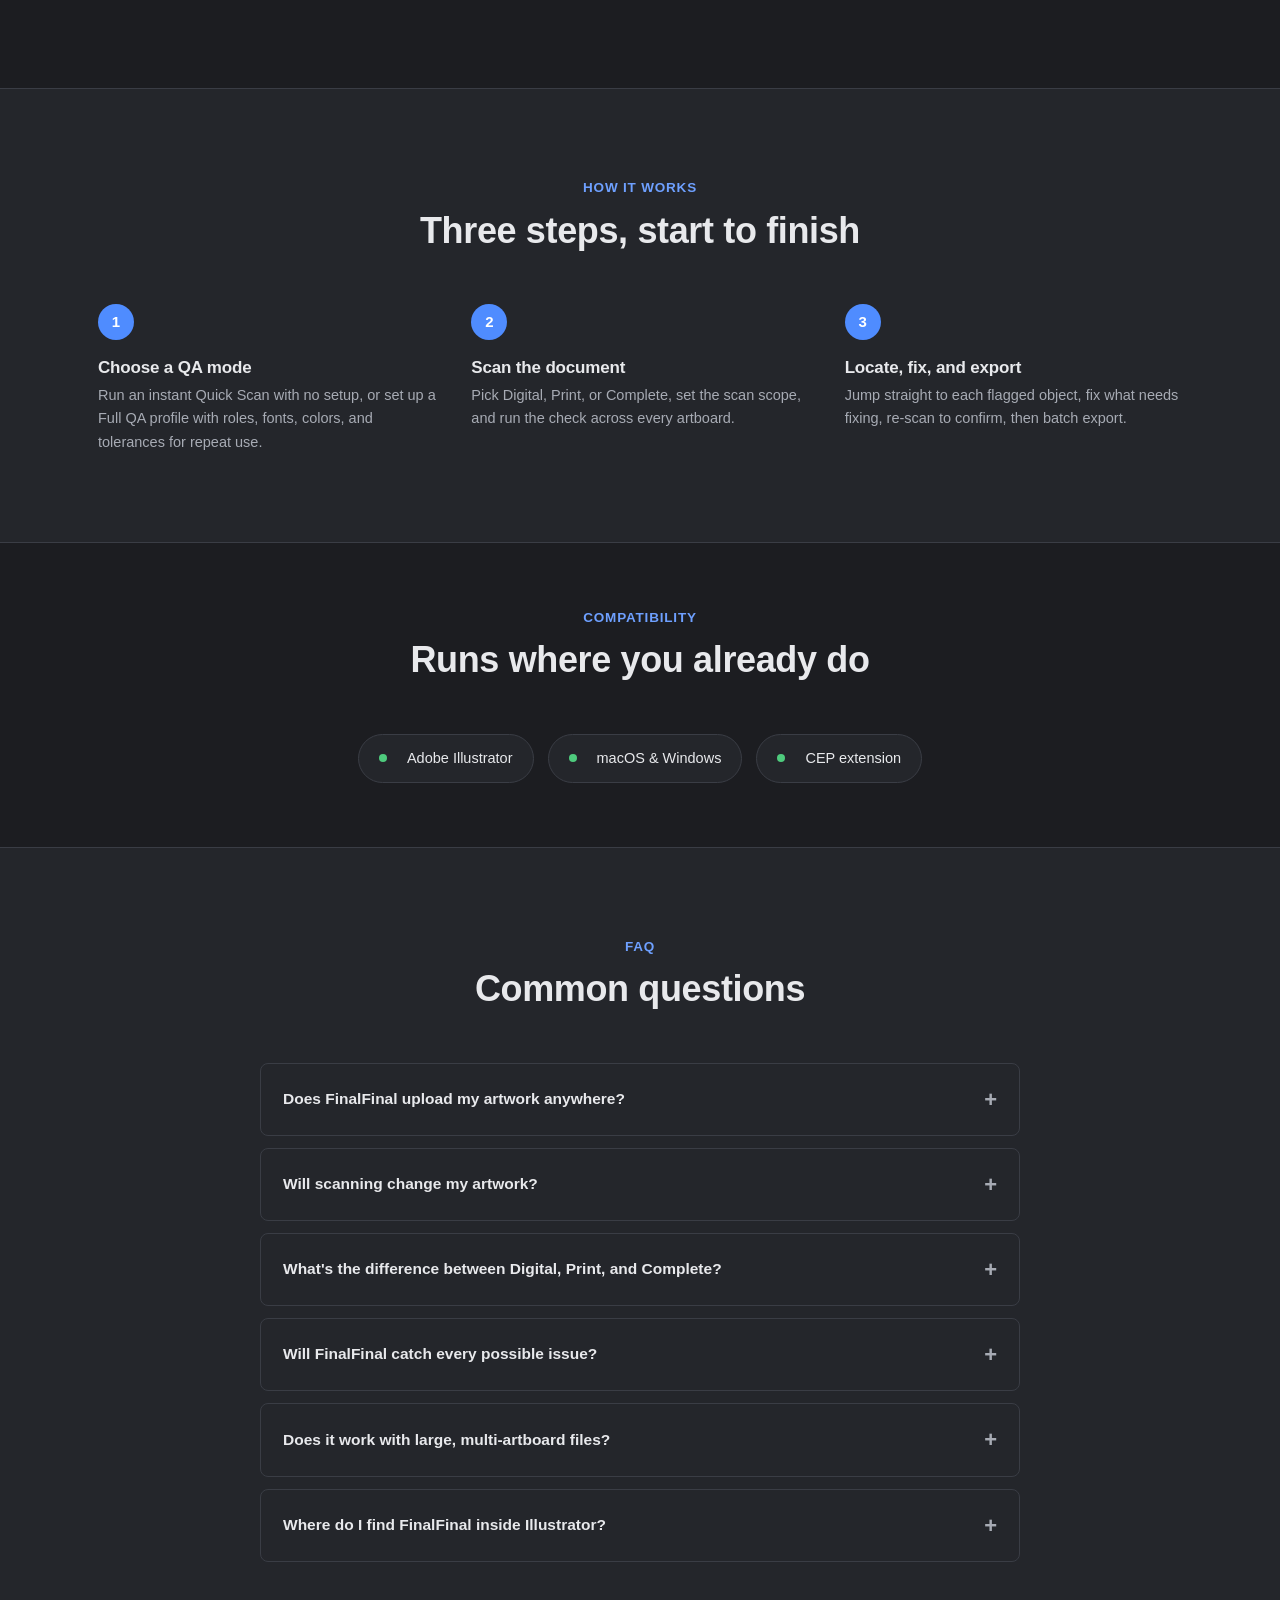
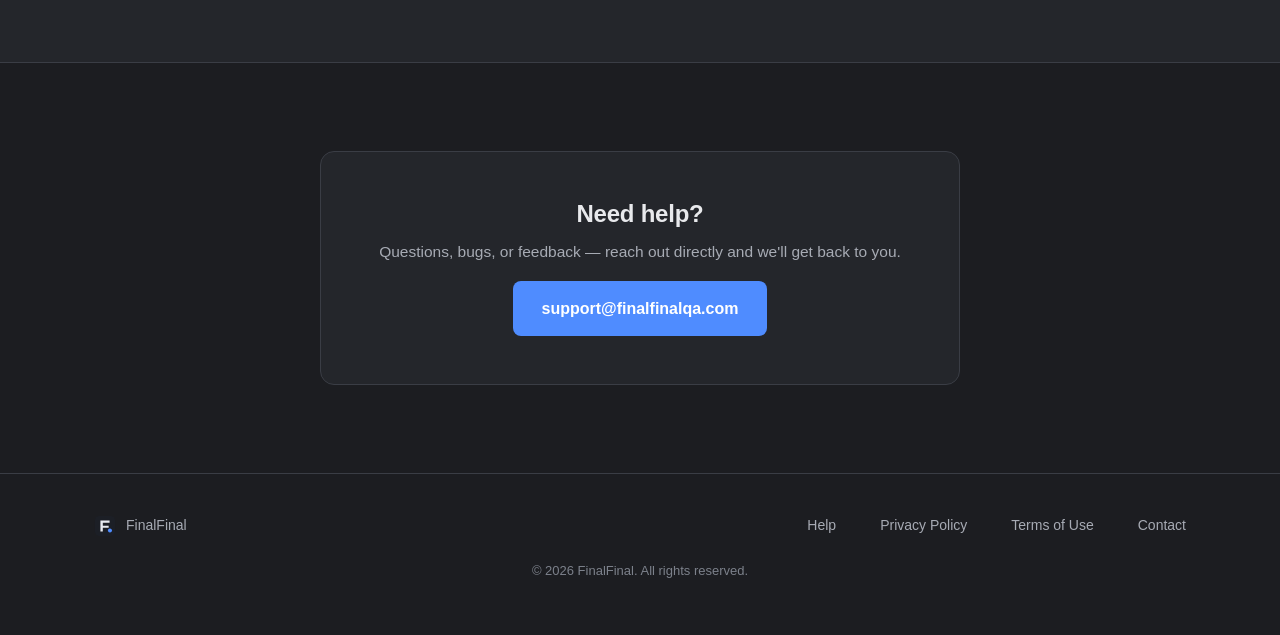
==== commit 1f0c8df3: "Update support email to custom domain Update support email to custom domain" ====
--- a/index.html
+++ b/index.html
@@ -36,7 +36,7 @@
       <a href="#workflow">Workflow</a>
       <a href="#faq">FAQ</a>
       <a href="help.html">Help</a>
-      <a class="btn btn-ghost" href="mailto:finalfinal.support@gmail.com">Contact</a>
+      <a class="btn btn-ghost" href="mailto:support@finalfinalqa.com">Contact</a>
     </nav>
     <button class="nav-toggle" aria-label="Toggle menu" aria-expanded="false" aria-controls="main-nav">
       <svg width="20" height="20" viewBox="0 0 20 20" fill="none" stroke="currentColor" stroke-width="1.8" stroke-linecap="round"><path d="M3 5h14M3 10h14M3 15h14"/></svg>
@@ -281,7 +281,7 @@
       <div class="support-card">
         <h2>Need help?</h2>
         <p>Questions, bugs, or feedback — reach out directly and we'll get back to you.</p>
-        <a class="btn btn-primary btn-lg" href="mailto:finalfinal.support@gmail.com">finalfinal.support@gmail.com</a>
+        <a class="btn btn-primary btn-lg" href="mailto:support@finalfinalqa.com">support@finalfinalqa.com</a>
       </div>
     </div>
   </section>
@@ -298,7 +298,7 @@
       <a href="help.html">Help</a>
       <a href="privacy.html">Privacy Policy</a>
       <a href="terms.html">Terms of Use</a>
-      <a href="mailto:finalfinal.support@gmail.com">Contact</a>
+      <a href="mailto:support@finalfinalqa.com">Contact</a>
     </nav>
     <p class="footer-copy">© 2026 FinalFinal. All rights reserved.</p>
   </div>
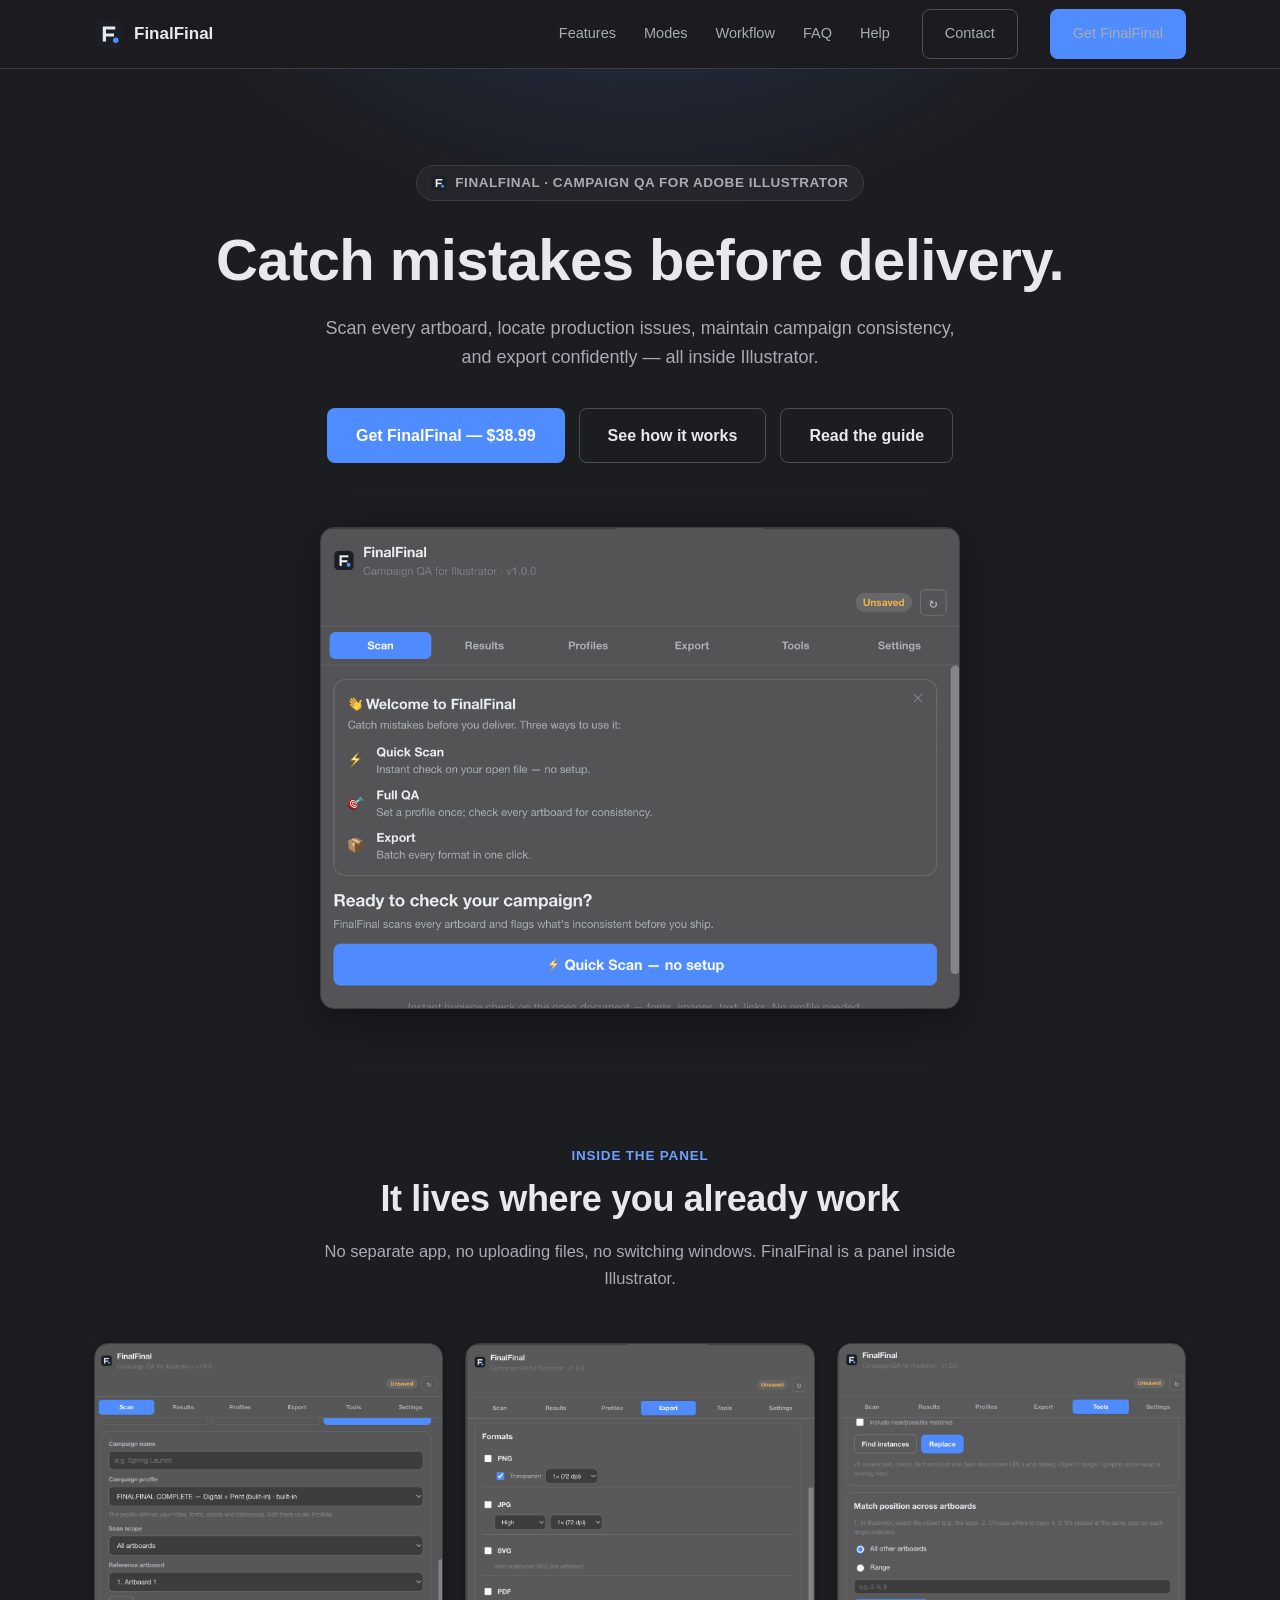
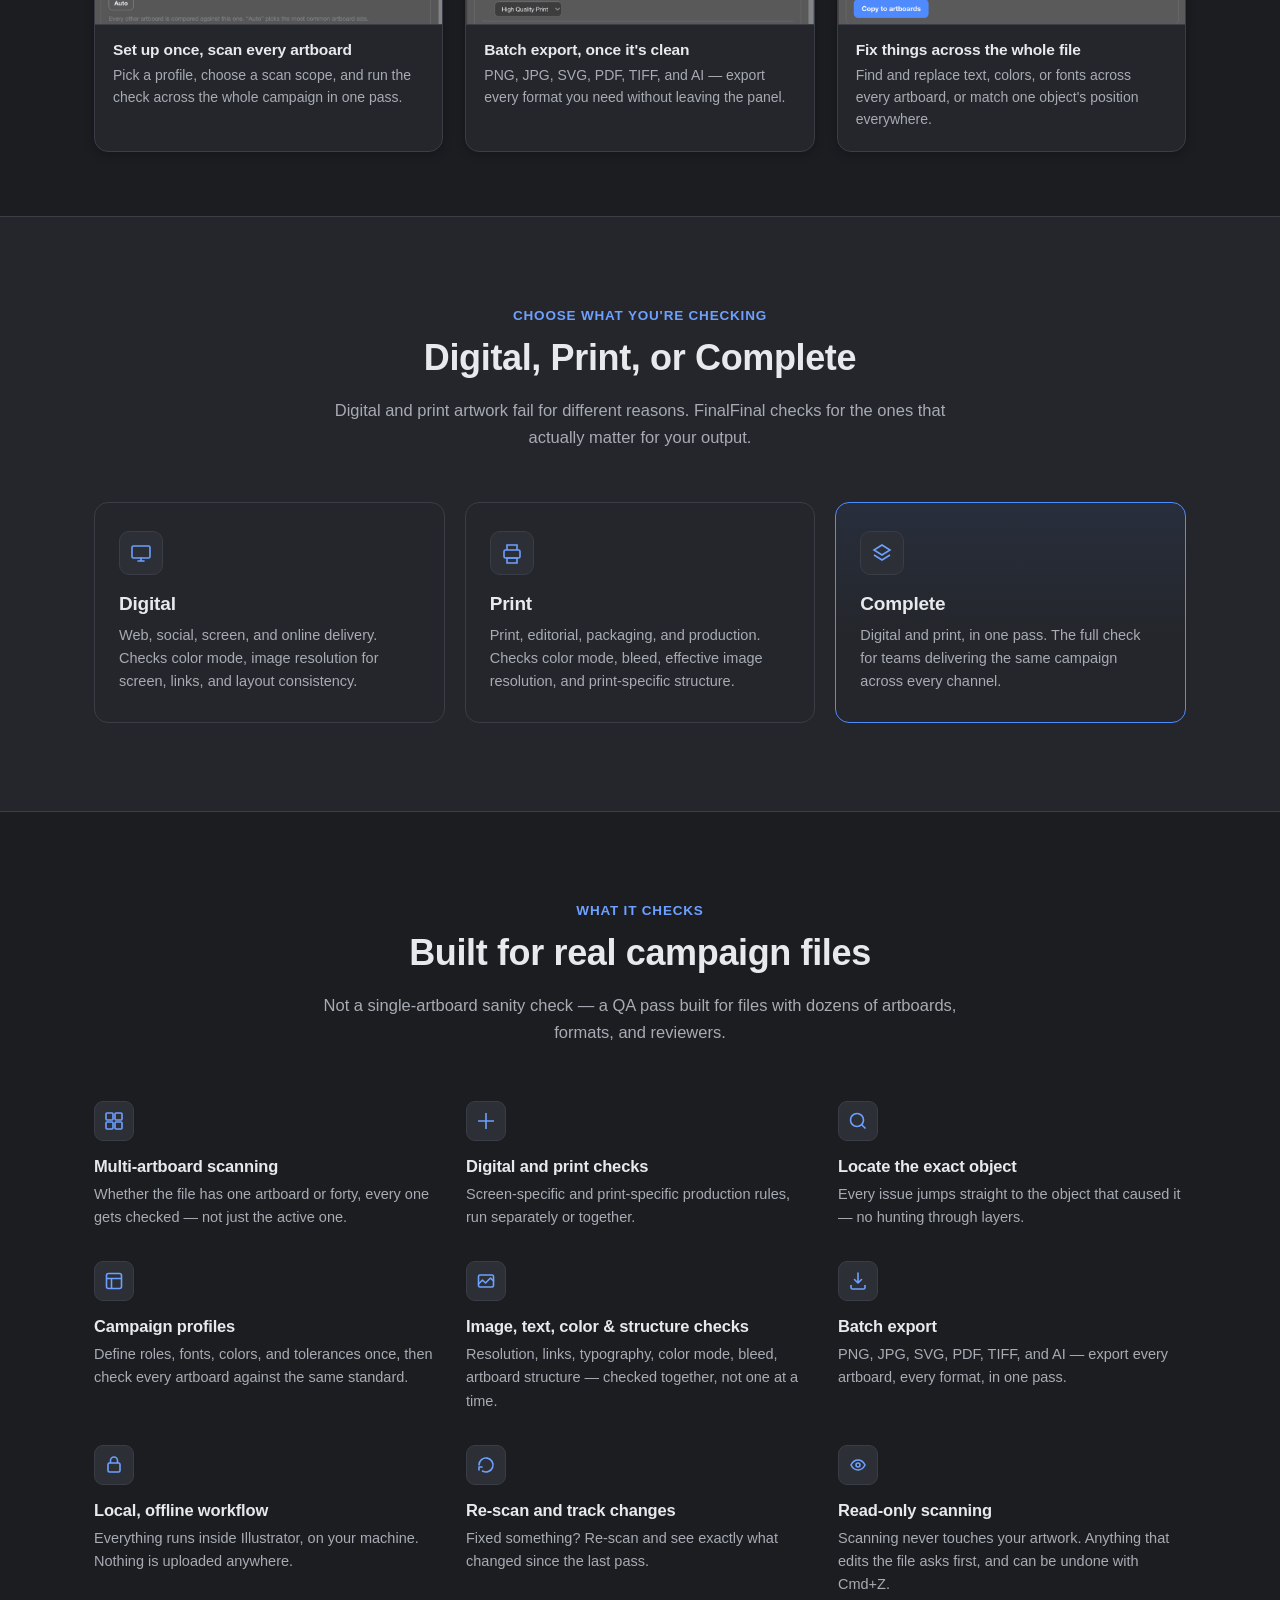
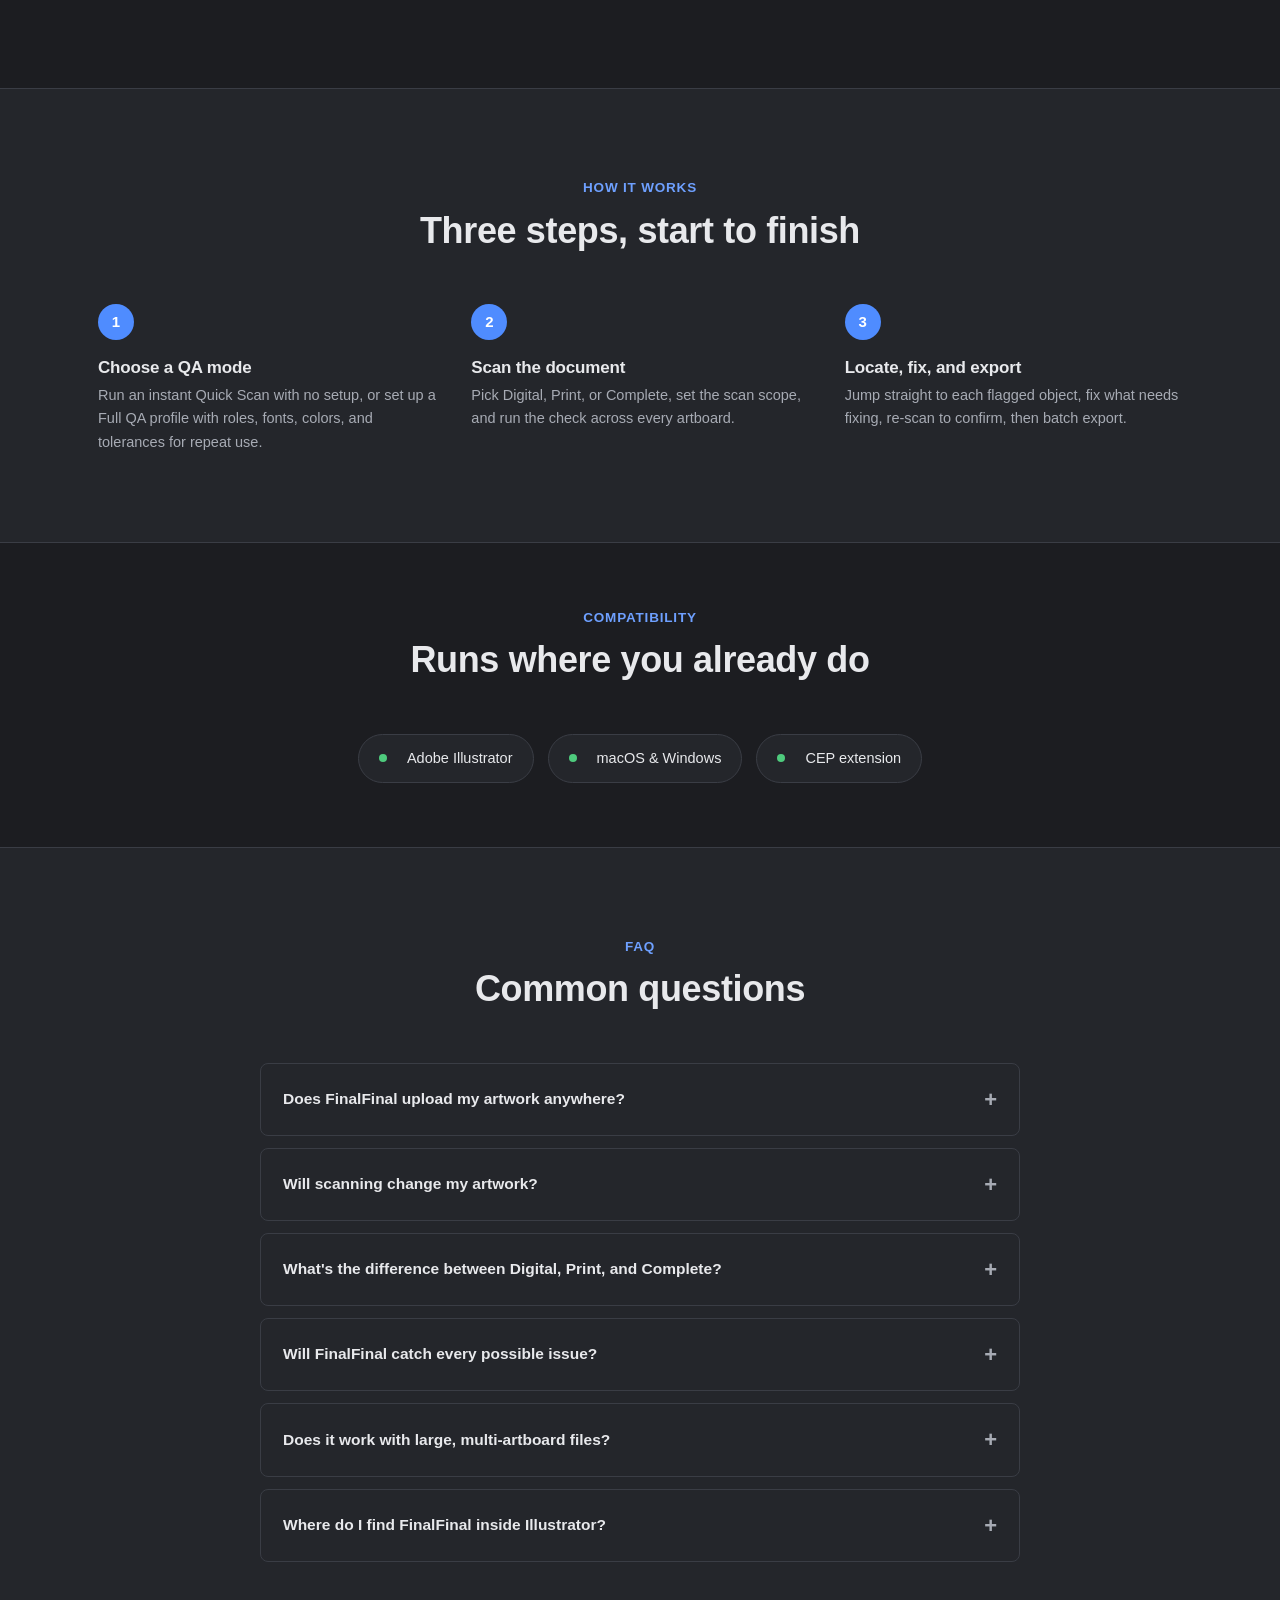
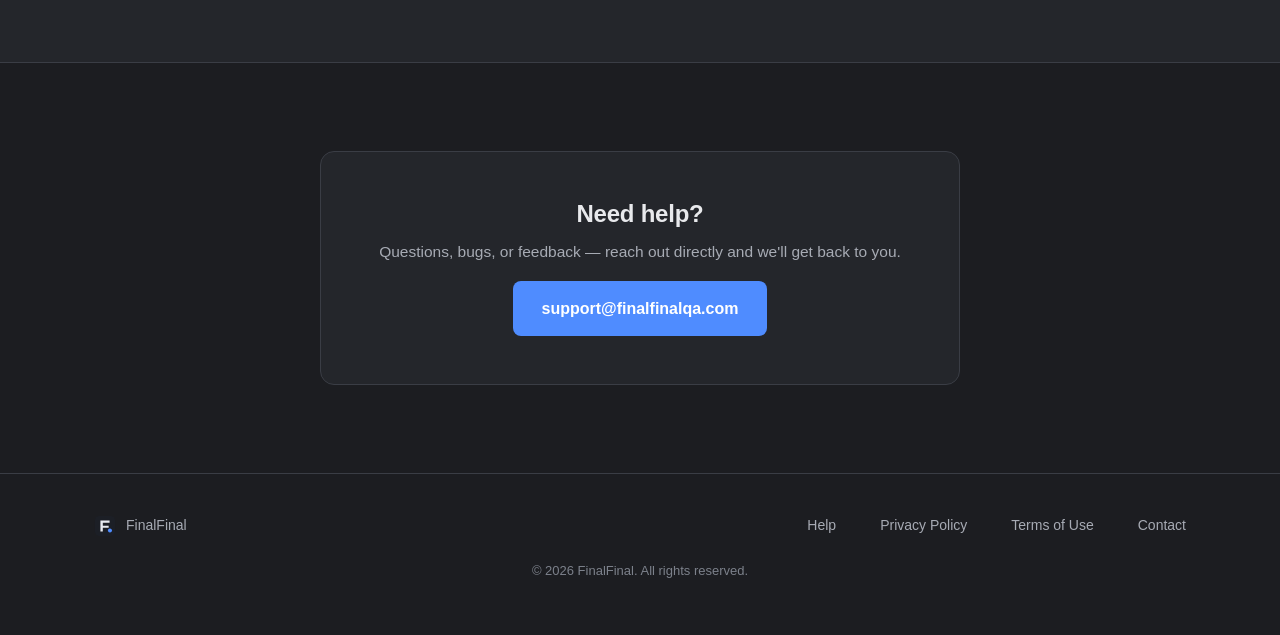
==== commit c8628733: "Add Adobe Exchange purchase buttons Add Adobe Exchange purchase buttons" ====
--- a/index.html
+++ b/index.html
@@ -37,6 +37,7 @@
       <a href="#faq">FAQ</a>
       <a href="help.html">Help</a>
       <a class="btn btn-ghost" href="mailto:support@finalfinalqa.com">Contact</a>
+      <a class="btn btn-primary" href="https://exchange.adobe.com/apps/cc/205880/finalfinal-campaign-qa" target="_blank" rel="noopener noreferrer">Get FinalFinal</a>
     </nav>
     <button class="nav-toggle" aria-label="Toggle menu" aria-expanded="false" aria-controls="main-nav">
       <svg width="20" height="20" viewBox="0 0 20 20" fill="none" stroke="currentColor" stroke-width="1.8" stroke-linecap="round"><path d="M3 5h14M3 10h14M3 15h14"/></svg>
@@ -56,7 +57,8 @@
       <h1>Catch mistakes before delivery.</h1>
       <p class="lede">Scan every artboard, locate production issues, maintain campaign consistency, and export confidently — all inside Illustrator.</p>
       <div class="cta-row">
-        <a class="btn btn-primary btn-lg" href="#workflow">See how it works</a>
+        <a class="btn btn-primary btn-lg" href="https://exchange.adobe.com/apps/cc/205880/finalfinal-campaign-qa" target="_blank" rel="noopener noreferrer">Get FinalFinal — $38.99</a>
+        <a class="btn btn-ghost btn-lg" href="#workflow">See how it works</a>
         <a class="btn btn-ghost btn-lg" href="help.html">Read the guide</a>
       </div>
       <div class="hero-shot">
